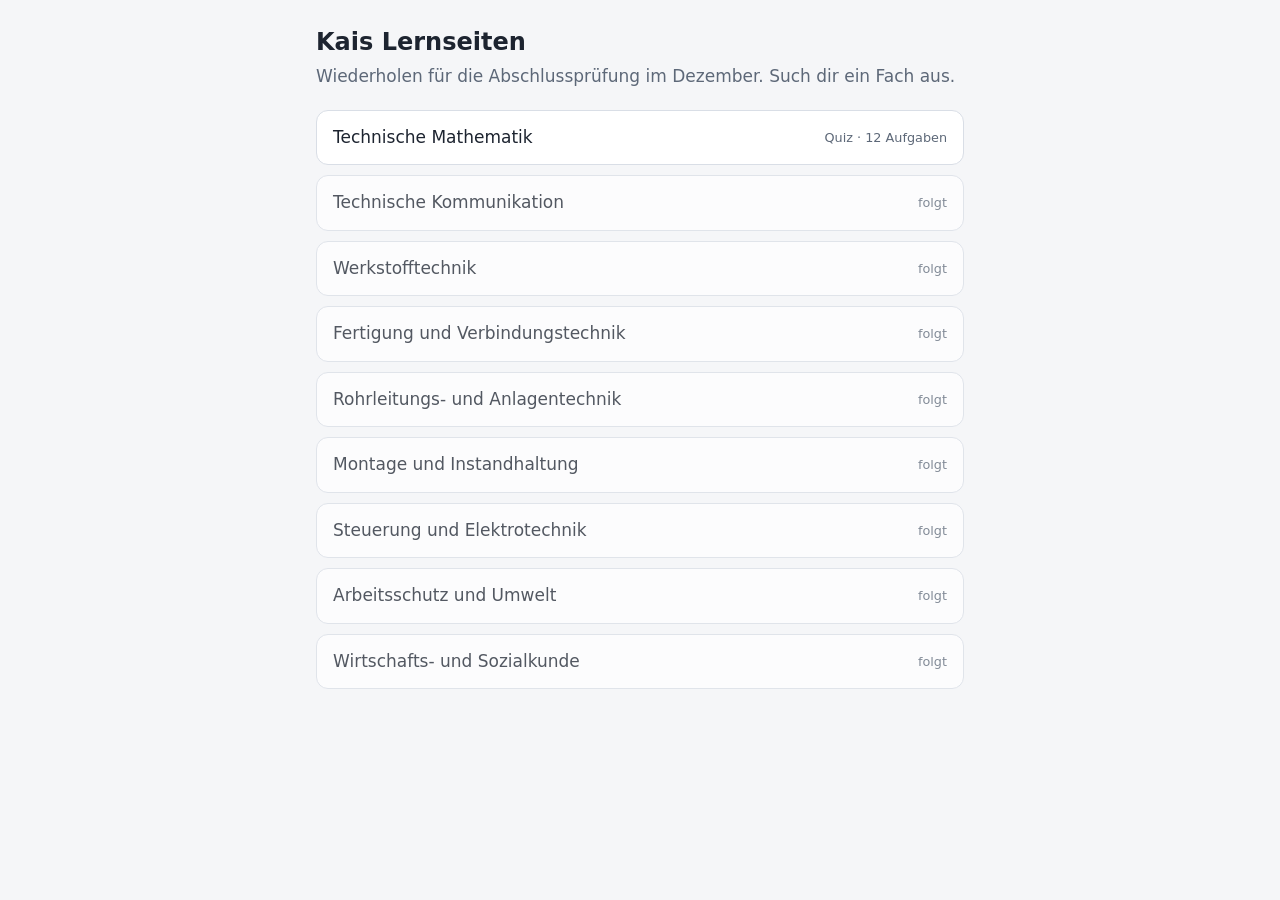
==== index.html @ 31d20fd9 "Add files via upload" ====
<!doctype html>
<html lang="de">
<head>
<meta charset="utf-8">
<meta name="viewport" content="width=device-width, initial-scale=1">
<title>Kais Lernseiten</title>
<style>
  :root{--bg:#f5f6f8;--card:#fff;--text:#1d2430;--muted:#5d6878;--line:#d9dee6;--accent:#1f6feb}
  @media (prefers-color-scheme: dark){:root{--bg:#12161c;--card:#1b212a;--text:#e8ecf2;--muted:#9aa5b5;--line:#2e3744;--accent:#5aa2ff}}
  *{box-sizing:border-box}
  body{margin:0;background:var(--bg);color:var(--text);font:17px/1.5 system-ui,-apple-system,"Segoe UI",sans-serif}
  main{max-width:680px;margin:0 auto;padding:24px 16px 60px}
  h1{font-size:1.5rem;margin:0 0 4px}
  p.sub{color:var(--muted);margin:0 0 20px}
  a.item,div.item{display:flex;justify-content:space-between;align-items:center;gap:10px;background:var(--card);border:1px solid var(--line);border-radius:12px;padding:14px 16px;margin:10px 0;color:var(--text);text-decoration:none}
  a.item:hover{border-color:var(--accent)}
  .soon{color:var(--muted);opacity:.75}
  .badge{font-size:.8rem;color:var(--muted);white-space:nowrap}
</style>
</head>
<body>
<main>
  <h1>Kais Lernseiten</h1>
  <p class="sub">Wiederholen für die Abschlussprüfung im Dezember. Such dir ein Fach aus.</p>

  <a class="item" href="technische-mathematik/quiz.html"><span>Technische Mathematik</span><span class="badge">Quiz · 12 Aufgaben</span></a>
  <div class="item soon"><span>Technische Kommunikation</span><span class="badge">folgt</span></div>
  <div class="item soon"><span>Werkstofftechnik</span><span class="badge">folgt</span></div>
  <div class="item soon"><span>Fertigung und Verbindungstechnik</span><span class="badge">folgt</span></div>
  <div class="item soon"><span>Rohrleitungs- und Anlagentechnik</span><span class="badge">folgt</span></div>
  <div class="item soon"><span>Montage und Instandhaltung</span><span class="badge">folgt</span></div>
  <div class="item soon"><span>Steuerung und Elektrotechnik</span><span class="badge">folgt</span></div>
  <div class="item soon"><span>Arbeitsschutz und Umwelt</span><span class="badge">folgt</span></div>
  <div class="item soon"><span>Wirtschafts- und Sozialkunde</span><span class="badge">folgt</span></div>
</main>
</body>
</html>
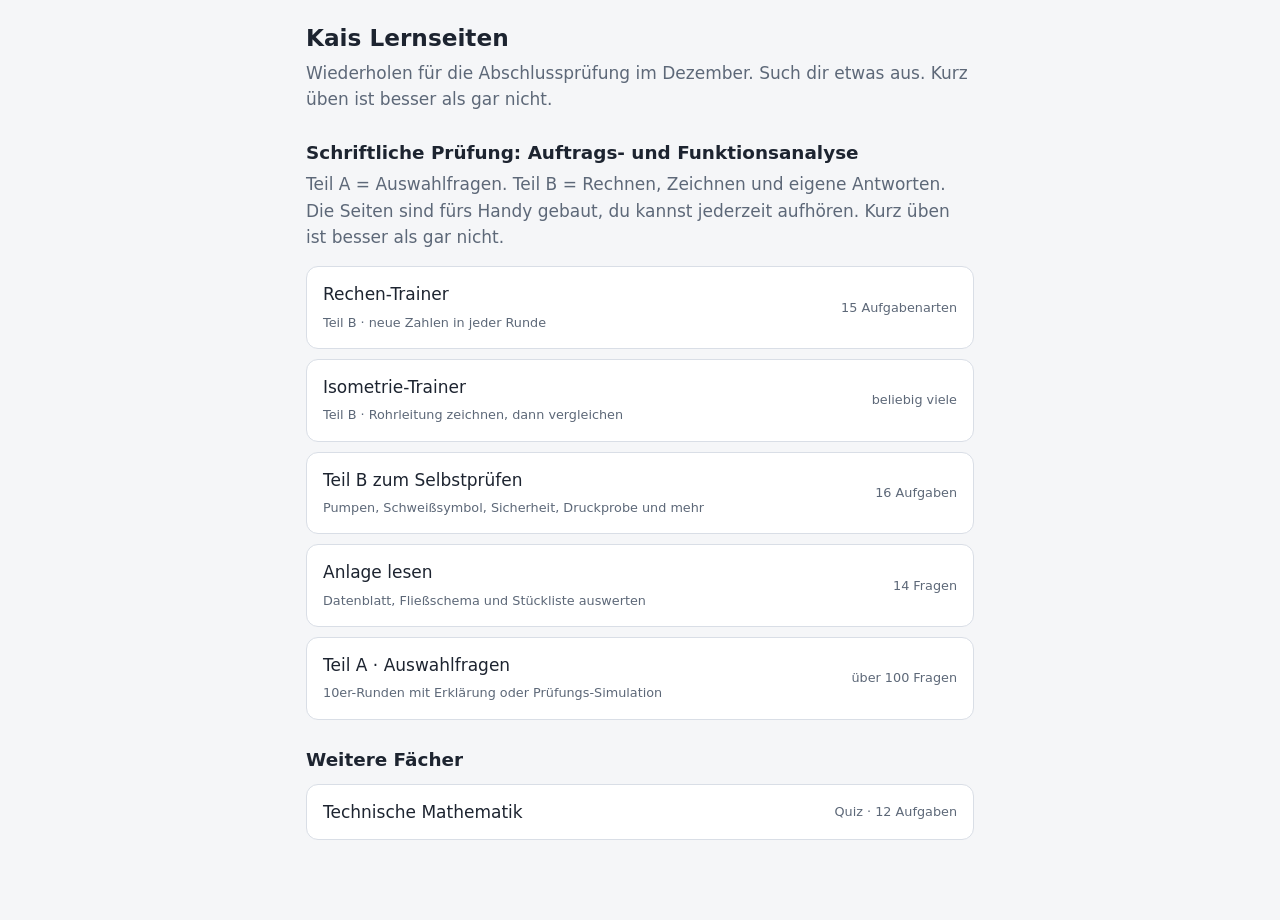
==== commit faab2da0: "Add files via upload" ====
--- a/index.html
+++ b/index.html
@@ -4,34 +4,30 @@
 <meta charset="utf-8">
 <meta name="viewport" content="width=device-width, initial-scale=1">
 <title>Kais Lernseiten</title>
+<link rel="stylesheet" href="assets/style.css">
 <style>
-  :root{--bg:#f5f6f8;--card:#fff;--text:#1d2430;--muted:#5d6878;--line:#d9dee6;--accent:#1f6feb}
-  @media (prefers-color-scheme: dark){:root{--bg:#12161c;--card:#1b212a;--text:#e8ecf2;--muted:#9aa5b5;--line:#2e3744;--accent:#5aa2ff}}
-  *{box-sizing:border-box}
-  body{margin:0;background:var(--bg);color:var(--text);font:17px/1.5 system-ui,-apple-system,"Segoe UI",sans-serif}
-  main{max-width:680px;margin:0 auto;padding:24px 16px 60px}
-  h1{font-size:1.5rem;margin:0 0 4px}
-  p.sub{color:var(--muted);margin:0 0 20px}
   a.item,div.item{display:flex;justify-content:space-between;align-items:center;gap:10px;background:var(--card);border:1px solid var(--line);border-radius:12px;padding:14px 16px;margin:10px 0;color:var(--text);text-decoration:none}
   a.item:hover{border-color:var(--accent)}
   .soon{color:var(--muted);opacity:.75}
-  .badge{font-size:.8rem;color:var(--muted);white-space:nowrap}
+  .badge{font-size:.8rem;color:var(--muted);text-align:right}
+  h2.sec{margin:26px 0 4px}
 </style>
 </head>
 <body>
 <main>
   <h1>Kais Lernseiten</h1>
-  <p class="sub">Wiederholen für die Abschlussprüfung im Dezember. Such dir ein Fach aus.</p>
+  <p class="sub">Wiederholen für die Abschlussprüfung im Dezember. Such dir etwas aus. Kurz üben ist besser als gar nicht.</p>
 
+  <h2 class="sec">Schriftliche Prüfung: Auftrags- und Funktionsanalyse</h2>
+  <p class="sub">Teil A = Auswahlfragen. Teil B = Rechnen, Zeichnen und eigene Antworten. Die Seiten sind fürs Handy gebaut, du kannst jederzeit aufhören. Kurz üben ist besser als gar nicht.</p>
+  <a class="item" href="afa/rechnen.html"><span>Rechen-Trainer<br><small class="badge">Teil B · neue Zahlen in jeder Runde</small></span><span class="badge">15 Aufgabenarten</span></a>
+  <a class="item" href="afa/isometrie.html"><span>Isometrie-Trainer<br><small class="badge">Teil B · Rohrleitung zeichnen, dann vergleichen</small></span><span class="badge">beliebig viele</span></a>
+  <a class="item" href="afa/teil-b.html"><span>Teil B zum Selbstprüfen<br><small class="badge">Pumpen, Schweißsymbol, Sicherheit, Druckprobe und mehr</small></span><span class="badge">16 Aufgaben</span></a>
+  <a class="item" href="afa/anlage-lesen.html"><span>Anlage lesen<br><small class="badge">Datenblatt, Fließschema und Stückliste auswerten</small></span><span class="badge">14 Fragen</span></a>
+  <a class="item" href="afa/teil-a.html"><span>Teil A · Auswahlfragen<br><small class="badge">10er-Runden mit Erklärung oder Prüfungs-Simulation</small></span><span class="badge">über 100 Fragen</span></a>
+
+  <h2 class="sec">Weitere Fächer</h2>
   <a class="item" href="technische-mathematik/quiz.html"><span>Technische Mathematik</span><span class="badge">Quiz · 12 Aufgaben</span></a>
-  <div class="item soon"><span>Technische Kommunikation</span><span class="badge">folgt</span></div>
-  <div class="item soon"><span>Werkstofftechnik</span><span class="badge">folgt</span></div>
-  <div class="item soon"><span>Fertigung und Verbindungstechnik</span><span class="badge">folgt</span></div>
-  <div class="item soon"><span>Rohrleitungs- und Anlagentechnik</span><span class="badge">folgt</span></div>
-  <div class="item soon"><span>Montage und Instandhaltung</span><span class="badge">folgt</span></div>
-  <div class="item soon"><span>Steuerung und Elektrotechnik</span><span class="badge">folgt</span></div>
-  <div class="item soon"><span>Arbeitsschutz und Umwelt</span><span class="badge">folgt</span></div>
-  <div class="item soon"><span>Wirtschafts- und Sozialkunde</span><span class="badge">folgt</span></div>
 </main>
 </body>
 </html>
--- a/assets/style.css
+++ b/assets/style.css
@@ -0,0 +1,69 @@
+:root{
+  --bg:#f5f6f8; --card:#fff; --text:#1d2430; --muted:#5d6878; --line:#d9dee6;
+  --accent:#1f6feb; --accent-soft:#e6f0ff; --ok:#1a7f37; --ok-bg:#e3f6e8; --bad:#c62828; --bad-bg:#fdeaea; --warn-bg:#fff6dd; --warn:#8a6100;
+}
+@media (prefers-color-scheme: dark){
+  :root{
+    --bg:#12161c; --card:#1b212a; --text:#e8ecf2; --muted:#9aa5b5; --line:#2e3744;
+    --accent:#5aa2ff; --accent-soft:#1d2d46; --ok:#4cc26a; --ok-bg:#16301f; --bad:#ff7b72; --bad-bg:#3a1c1c; --warn-bg:#3a3118; --warn:#e9c46a;
+  }
+}
+*{box-sizing:border-box}
+body{margin:0;background:var(--bg);color:var(--text);font:17px/1.55 system-ui,-apple-system,"Segoe UI",sans-serif}
+main{max-width:700px;margin:0 auto;padding:20px 16px 70px}
+h1{font-size:1.45rem;margin:0 0 4px}
+h2{font-size:1.15rem;margin:0 0 8px}
+.sub{color:var(--muted);margin:0 0 16px}
+a{color:var(--accent)}
+.bar{height:8px;background:var(--line);border-radius:99px;overflow:hidden;margin:10px 0 4px}
+.bar i{display:block;height:100%;background:var(--accent);width:0;transition:width .25s}
+.meta{display:flex;justify-content:space-between;gap:10px;color:var(--muted);font-size:.9rem}
+.card{background:var(--card);border:1px solid var(--line);border-radius:14px;padding:18px;margin-top:16px}
+.tag{display:inline-block;font-size:.8rem;background:var(--accent-soft);color:var(--accent);padding:2px 10px;border-radius:99px;margin-bottom:10px}
+.q{font-size:1.08rem;font-weight:600;margin:0 0 14px}
+.given{background:var(--accent-soft);border-radius:10px;padding:10px 14px;margin:0 0 14px;font-size:.98rem}
+.given b{display:block;margin-bottom:2px}
+.given ul{margin:4px 0 0;padding-left:20px}
+.opt{display:block;width:100%;text-align:left;background:var(--card);color:var(--text);border:1.5px solid var(--line);border-radius:10px;padding:12px 14px;margin:8px 0;font:inherit;cursor:pointer}
+.opt:hover{border-color:var(--accent)}
+.opt.sel{border-color:var(--accent);background:var(--accent-soft)}
+.opt.ok{border-color:var(--ok);background:var(--ok-bg)}
+.opt.bad{border-color:var(--bad);background:var(--bad-bg)}
+.opt:disabled{cursor:default;color:var(--text)}
+.num{display:flex;gap:10px;align-items:center}
+.num input{flex:1;font:inherit;padding:12px 14px;border:1.5px solid var(--line);border-radius:10px;background:var(--card);color:var(--text);min-width:0}
+.num input:focus{outline:none;border-color:var(--accent)}
+.num span{color:var(--muted);white-space:nowrap}
+.btn{font:inherit;font-weight:600;border:0;border-radius:10px;padding:12px 18px;background:var(--accent);color:#fff;cursor:pointer;margin:14px 8px 0 0}
+.btn.ghost{background:transparent;color:var(--accent);border:1.5px solid var(--accent)}
+.btn:disabled{opacity:.45;cursor:default}
+.fb{margin-top:14px;padding:12px 14px;border-radius:10px;font-size:.98rem}
+.fb.ok{background:var(--ok-bg);border:1px solid var(--ok)}
+.fb.bad{background:var(--bad-bg);border:1px solid var(--bad)}
+.fb b{display:block;margin-bottom:4px}
+.fb code,.card code{background:rgba(127,127,127,.18);padding:1px 6px;border-radius:5px}
+.fb ol{margin:6px 0 0;padding-left:22px}
+.hint{color:var(--muted);font-size:.9rem;margin-top:10px}
+.chips{display:flex;flex-wrap:wrap;gap:8px;margin:8px 0 4px}
+.chip{font:inherit;font-size:.92rem;border:1.5px solid var(--line);background:var(--card);color:var(--text);border-radius:99px;padding:6px 14px;cursor:pointer}
+.chip.on{border-color:var(--accent);background:var(--accent-soft);color:var(--accent);font-weight:600}
+.score{font-size:2.4rem;font-weight:700;margin:6px 0}
+ul.weak{padding-left:20px}
+details{border:1px solid var(--line);border-radius:10px;padding:8px 12px;margin:8px 0;background:var(--card)}
+summary{cursor:pointer;font-weight:600}
+.warn{background:var(--warn-bg);border:1px solid var(--warn);border-radius:10px;padding:10px 14px;margin:12px 0;font-size:.95rem}
+.timer{font-variant-numeric:tabular-nums}
+svg.iso{width:100%;height:auto;background:var(--card);border:1px solid var(--line);border-radius:12px}
+svg.iso .ln{stroke:var(--text);fill:none;stroke-width:2.6;stroke-linecap:round;stroke-linejoin:round}
+svg.iso .ax{stroke:var(--muted);fill:none;stroke-width:1.5}
+svg.iso .fl{stroke:var(--text);stroke-width:2.6;stroke-linecap:round}
+svg.iso .dot{fill:var(--text)}
+svg.iso text{fill:var(--muted);font:600 13px system-ui,sans-serif}
+.legend{display:grid;grid-template-columns:1fr 1fr;gap:10px}
+@media (max-width:520px){.legend{grid-template-columns:1fr}}
+.legend>div{border:1px solid var(--line);border-radius:10px;padding:8px;background:var(--card);font-size:.92rem}
+svg.iso{max-height:70vh}
+.legend svg.iso{max-width:150px;display:block;margin:0 auto 6px}
+.chip{min-height:44px}
+.btn{min-height:44px}
+select{min-height:44px}
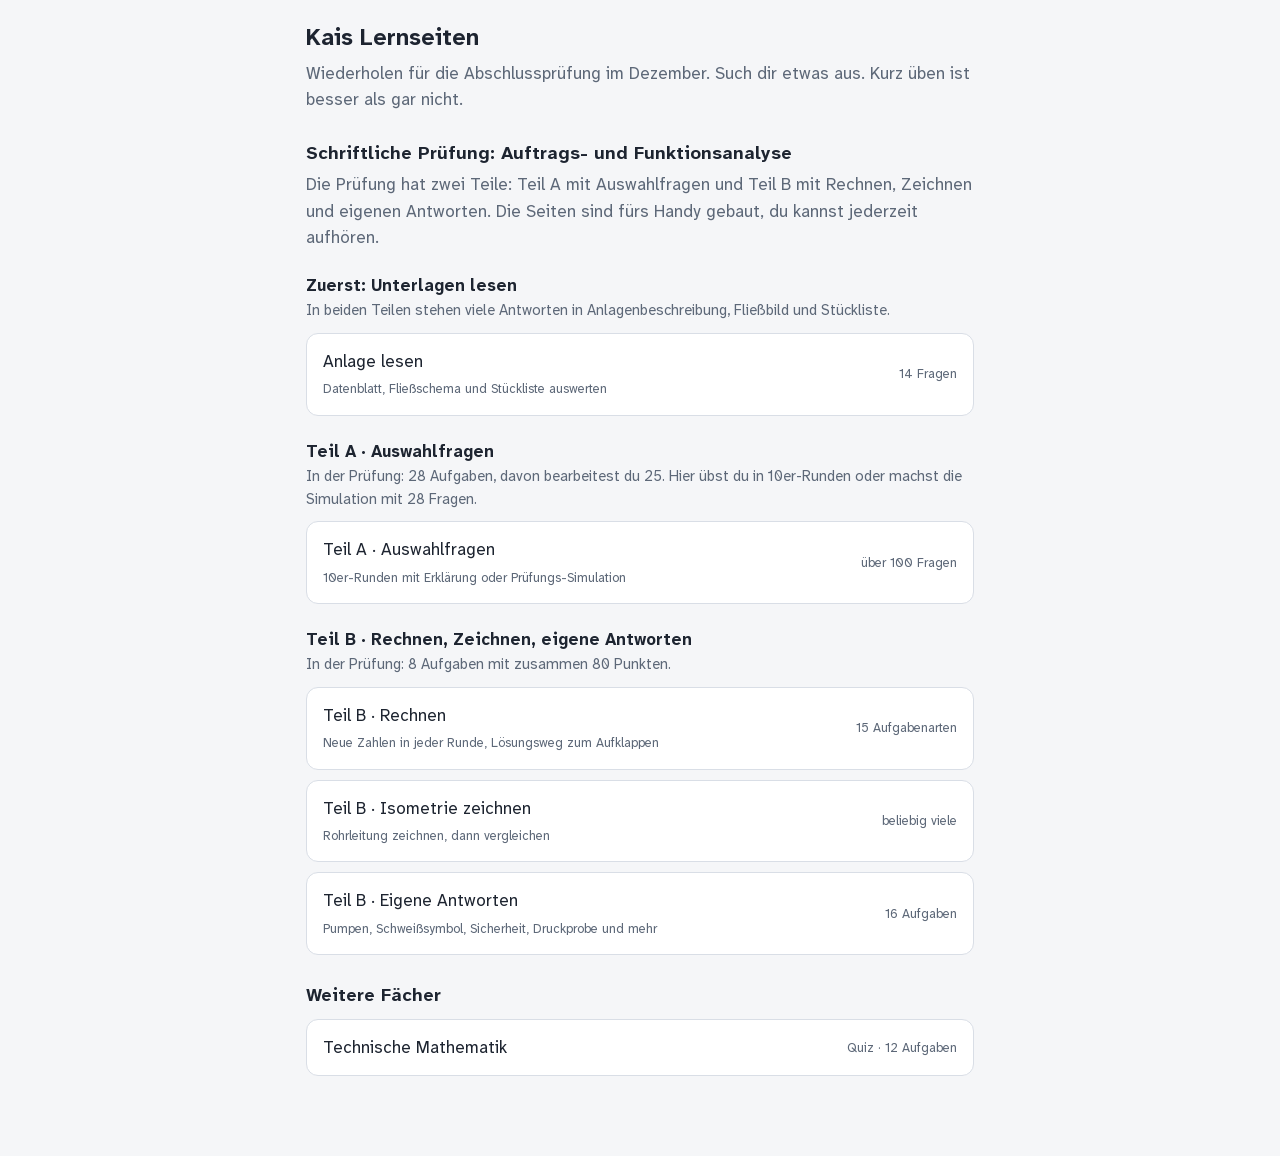
==== commit cb0fd66e: "Add files via upload" ====
--- a/index.html
+++ b/index.html
@@ -11,6 +11,8 @@
   .soon{color:var(--muted);opacity:.75}
   .badge{font-size:.8rem;color:var(--muted);text-align:right}
   h2.sec{margin:26px 0 4px}
+  h3.grp{margin:22px 0 2px;font-size:1.05rem}
+  .grpsub{margin:0 0 4px;font-size:.92rem}
 </style>
 </head>
 <body>
@@ -19,12 +21,21 @@
   <p class="sub">Wiederholen für die Abschlussprüfung im Dezember. Such dir etwas aus. Kurz üben ist besser als gar nicht.</p>
 
   <h2 class="sec">Schriftliche Prüfung: Auftrags- und Funktionsanalyse</h2>
-  <p class="sub">Teil A = Auswahlfragen. Teil B = Rechnen, Zeichnen und eigene Antworten. Die Seiten sind fürs Handy gebaut, du kannst jederzeit aufhören. Kurz üben ist besser als gar nicht.</p>
-  <a class="item" href="afa/rechnen.html"><span>Rechen-Trainer<br><small class="badge">Teil B · neue Zahlen in jeder Runde</small></span><span class="badge">15 Aufgabenarten</span></a>
-  <a class="item" href="afa/isometrie.html"><span>Isometrie-Trainer<br><small class="badge">Teil B · Rohrleitung zeichnen, dann vergleichen</small></span><span class="badge">beliebig viele</span></a>
-  <a class="item" href="afa/teil-b.html"><span>Teil B zum Selbstprüfen<br><small class="badge">Pumpen, Schweißsymbol, Sicherheit, Druckprobe und mehr</small></span><span class="badge">16 Aufgaben</span></a>
+  <p class="sub">Die Prüfung hat zwei Teile: Teil A mit Auswahlfragen und Teil B mit Rechnen, Zeichnen und eigenen Antworten. Die Seiten sind fürs Handy gebaut, du kannst jederzeit aufhören.</p>
+
+  <h3 class="grp">Zuerst: Unterlagen lesen</h3>
+  <p class="sub grpsub">In beiden Teilen stehen viele Antworten in Anlagenbeschreibung, Fließbild und Stückliste.</p>
   <a class="item" href="afa/anlage-lesen.html"><span>Anlage lesen<br><small class="badge">Datenblatt, Fließschema und Stückliste auswerten</small></span><span class="badge">14 Fragen</span></a>
+
+  <h3 class="grp">Teil A · Auswahlfragen</h3>
+  <p class="sub grpsub">In der Prüfung: 28 Aufgaben, davon bearbeitest du 25. Hier übst du in 10er-Runden oder machst die Simulation mit 28 Fragen.</p>
   <a class="item" href="afa/teil-a.html"><span>Teil A · Auswahlfragen<br><small class="badge">10er-Runden mit Erklärung oder Prüfungs-Simulation</small></span><span class="badge">über 100 Fragen</span></a>
+
+  <h3 class="grp">Teil B · Rechnen, Zeichnen, eigene Antworten</h3>
+  <p class="sub grpsub">In der Prüfung: 8 Aufgaben mit zusammen 80 Punkten.</p>
+  <a class="item" href="afa/rechnen.html"><span>Teil B · Rechnen<br><small class="badge">Neue Zahlen in jeder Runde, Lösungsweg zum Aufklappen</small></span><span class="badge">15 Aufgabenarten</span></a>
+  <a class="item" href="afa/isometrie.html"><span>Teil B · Isometrie zeichnen<br><small class="badge">Rohrleitung zeichnen, dann vergleichen</small></span><span class="badge">beliebig viele</span></a>
+  <a class="item" href="afa/teil-b.html"><span>Teil B · Eigene Antworten<br><small class="badge">Pumpen, Schweißsymbol, Sicherheit, Druckprobe und mehr</small></span><span class="badge">16 Aufgaben</span></a>
 
   <h2 class="sec">Weitere Fächer</h2>
   <a class="item" href="technische-mathematik/quiz.html"><span>Technische Mathematik</span><span class="badge">Quiz · 12 Aufgaben</span></a>
--- a/assets/style.css
+++ b/assets/style.css
@@ -1,3 +1,5 @@
+@font-face{font-family:"Atkinson Hyperlegible Next";font-style:normal;font-weight:400 700;font-display:swap;src:url("fonts/atkinson-next-normal-400.woff2") format("woff2")}
+@font-face{font-family:"Atkinson Hyperlegible Next";font-style:italic;font-weight:400;font-display:swap;src:url("fonts/atkinson-next-italic-400.woff2") format("woff2")}
 :root{
   --bg:#f5f6f8; --card:#fff; --text:#1d2430; --muted:#5d6878; --line:#d9dee6;
   --accent:#1f6feb; --accent-soft:#e6f0ff; --ok:#1a7f37; --ok-bg:#e3f6e8; --bad:#c62828; --bad-bg:#fdeaea; --warn-bg:#fff6dd; --warn:#8a6100;
@@ -9,7 +11,7 @@
   }
 }
 *{box-sizing:border-box}
-body{margin:0;background:var(--bg);color:var(--text);font:17px/1.55 system-ui,-apple-system,"Segoe UI",sans-serif}
+body{margin:0;background:var(--bg);color:var(--text);font:17px/1.55 "Atkinson Hyperlegible Next",system-ui,-apple-system,"Segoe UI",sans-serif}
 main{max-width:700px;margin:0 auto;padding:20px 16px 70px}
 h1{font-size:1.45rem;margin:0 0 4px}
 h2{font-size:1.15rem;margin:0 0 8px}
@@ -58,7 +60,7 @@
 svg.iso .ax{stroke:var(--muted);fill:none;stroke-width:1.5}
 svg.iso .fl{stroke:var(--text);stroke-width:2.6;stroke-linecap:round}
 svg.iso .dot{fill:var(--text)}
-svg.iso text{fill:var(--muted);font:600 13px system-ui,sans-serif}
+svg.iso text{fill:var(--muted);font:600 13px "Atkinson Hyperlegible Next",system-ui,sans-serif}
 .legend{display:grid;grid-template-columns:1fr 1fr;gap:10px}
 @media (max-width:520px){.legend{grid-template-columns:1fr}}
 .legend>div{border:1px solid var(--line);border-radius:10px;padding:8px;background:var(--card);font-size:.92rem}
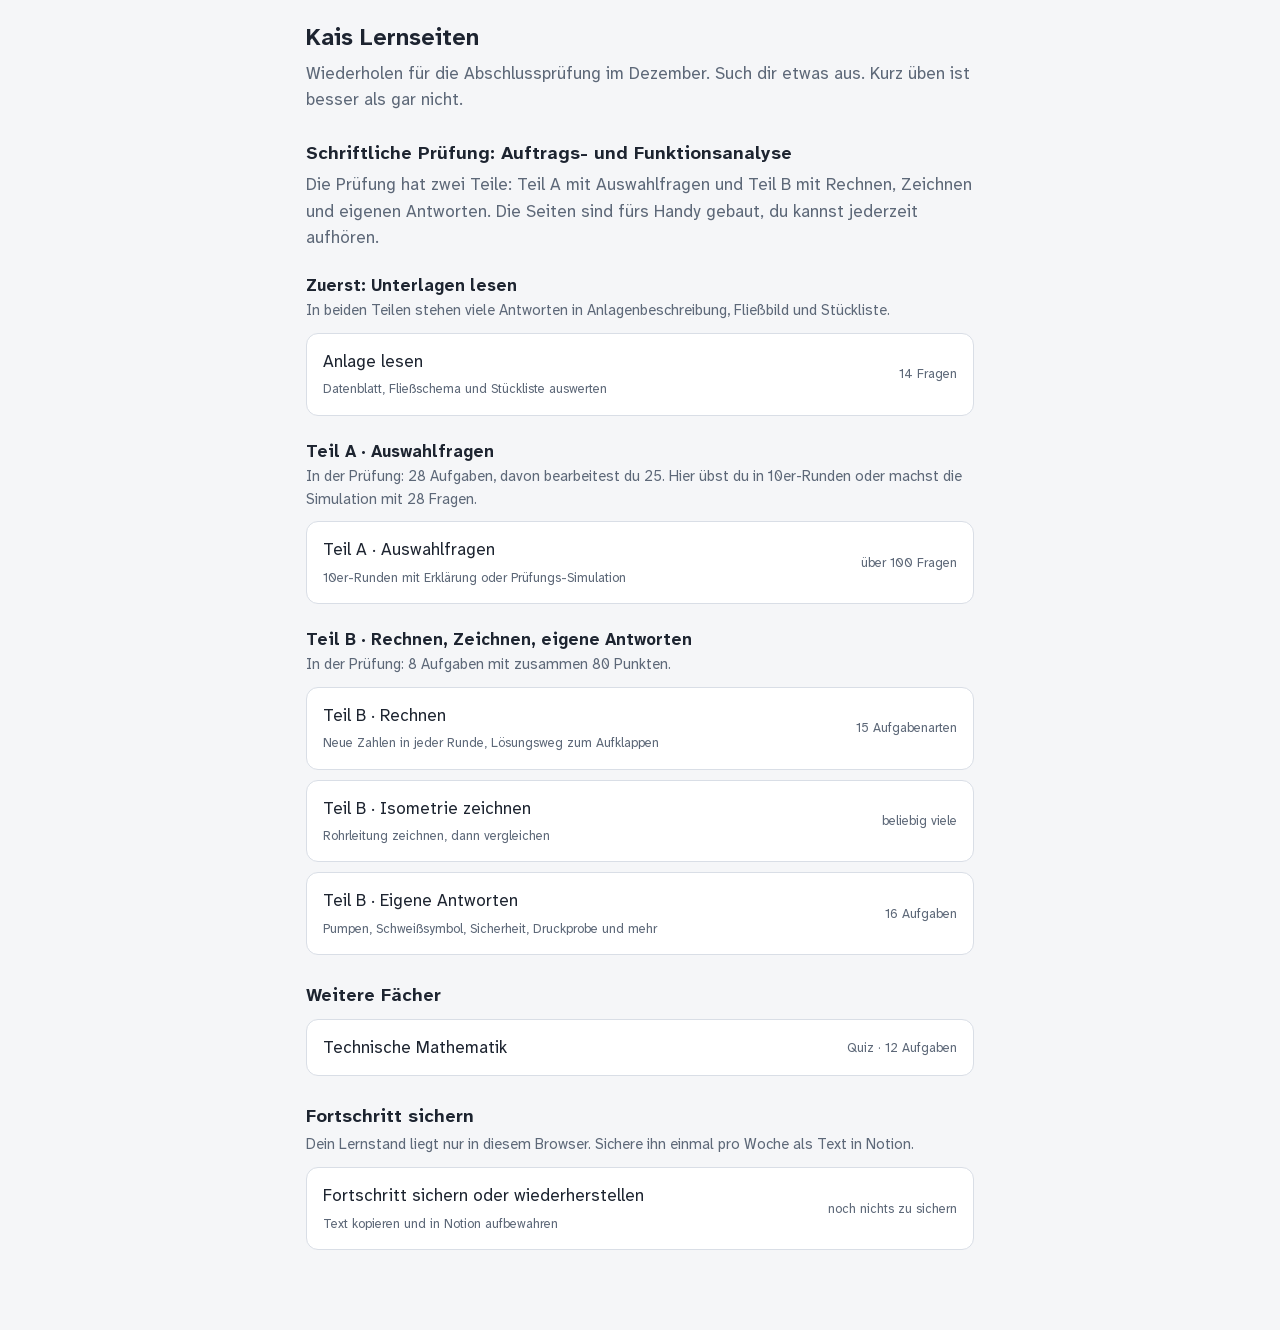
==== commit cf5cc263: "Add files via upload" ====
--- a/index.html
+++ b/index.html
@@ -39,6 +39,22 @@
 
   <h2 class="sec">Weitere Fächer</h2>
   <a class="item" href="technische-mathematik/quiz.html"><span>Technische Mathematik</span><span class="badge">Quiz · 12 Aufgaben</span></a>
+
+  <h2 class="sec">Fortschritt sichern</h2>
+  <p class="sub grpsub" id="bk-hint">Dein Lernstand liegt nur in diesem Browser. Sichere ihn einmal pro Woche als Text in Notion.</p>
+  <a class="item" href="sicherung.html"><span>Fortschritt sichern oder wiederherstellen<br><small class="badge">Text kopieren und in Notion aufbewahren</small></span><span class="badge" id="bk-badge"></span></a>
 </main>
+<script src="assets/backup.js"></script>
+<script>
+(function () {
+  try {
+    var st = window.KaiBackup.status(), h = document.getElementById("bk-hint"), b = document.getElementById("bk-badge");
+    if (!st.hasData) { b.textContent = "noch nichts zu sichern"; return; }
+    if (!st.last) { h.textContent = "Du hast noch nie gesichert. Mach das jetzt, dann geht nichts verloren."; b.textContent = "jetzt sichern"; }
+    else if (st.daysSince >= 7) { h.textContent = "Deine letzte Sicherung ist " + st.daysSince + " Tage her. Sichere bitte wieder."; b.textContent = "fällig"; }
+    else b.textContent = "zuletzt " + window.KaiBackup.fmtDate(st.last);
+  } catch (e) {}
+})();
+</script>
 </body>
 </html>
--- a/assets/style.css
+++ b/assets/style.css
@@ -69,3 +69,8 @@
 .chip{min-height:44px}
 .btn{min-height:44px}
 select{min-height:44px}
+.nav{display:flex;flex-wrap:wrap;gap:8px;margin-top:6px}
+.nav .btn{margin:8px 0 0}
+.qgrid{display:flex;flex-wrap:wrap;gap:6px;margin:10px 0 4px}
+.qgrid .chip{min-width:44px;padding:6px 10px;text-align:center}
+.chip.cur{box-shadow:0 0 0 2px var(--accent)}
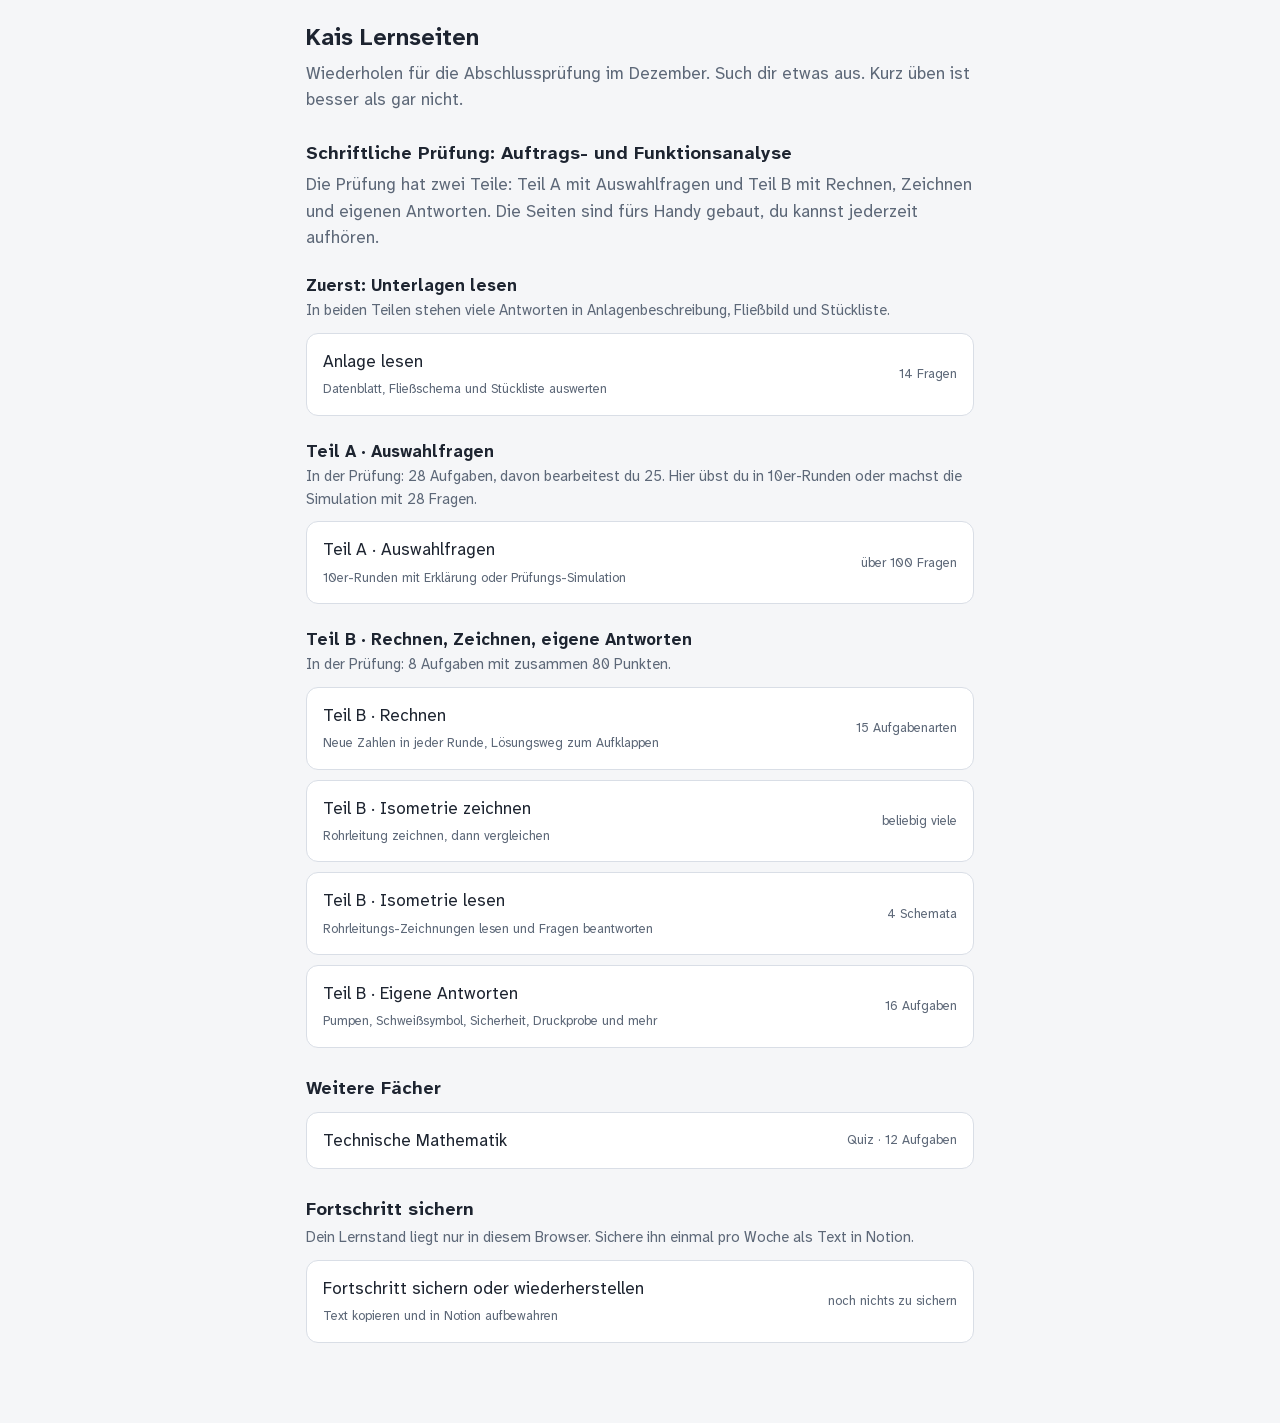
==== commit 2a19e905: "Add files via upload" ====
--- a/index.html
+++ b/index.html
@@ -35,6 +35,7 @@
   <p class="sub grpsub">In der Prüfung: 8 Aufgaben mit zusammen 80 Punkten.</p>
   <a class="item" href="afa/rechnen.html"><span>Teil B · Rechnen<br><small class="badge">Neue Zahlen in jeder Runde, Lösungsweg zum Aufklappen</small></span><span class="badge">15 Aufgabenarten</span></a>
   <a class="item" href="afa/isometrie.html"><span>Teil B · Isometrie zeichnen<br><small class="badge">Rohrleitung zeichnen, dann vergleichen</small></span><span class="badge">beliebig viele</span></a>
+  <a class="item" href="afa/isometrie-lesen.html"><span>Teil B · Isometrie lesen<br><small class="badge">Rohrleitungs-Zeichnungen lesen und Fragen beantworten</small></span><span class="badge">4 Schemata</span></a>
   <a class="item" href="afa/teil-b.html"><span>Teil B · Eigene Antworten<br><small class="badge">Pumpen, Schweißsymbol, Sicherheit, Druckprobe und mehr</small></span><span class="badge">16 Aufgaben</span></a>
 
   <h2 class="sec">Weitere Fächer</h2>
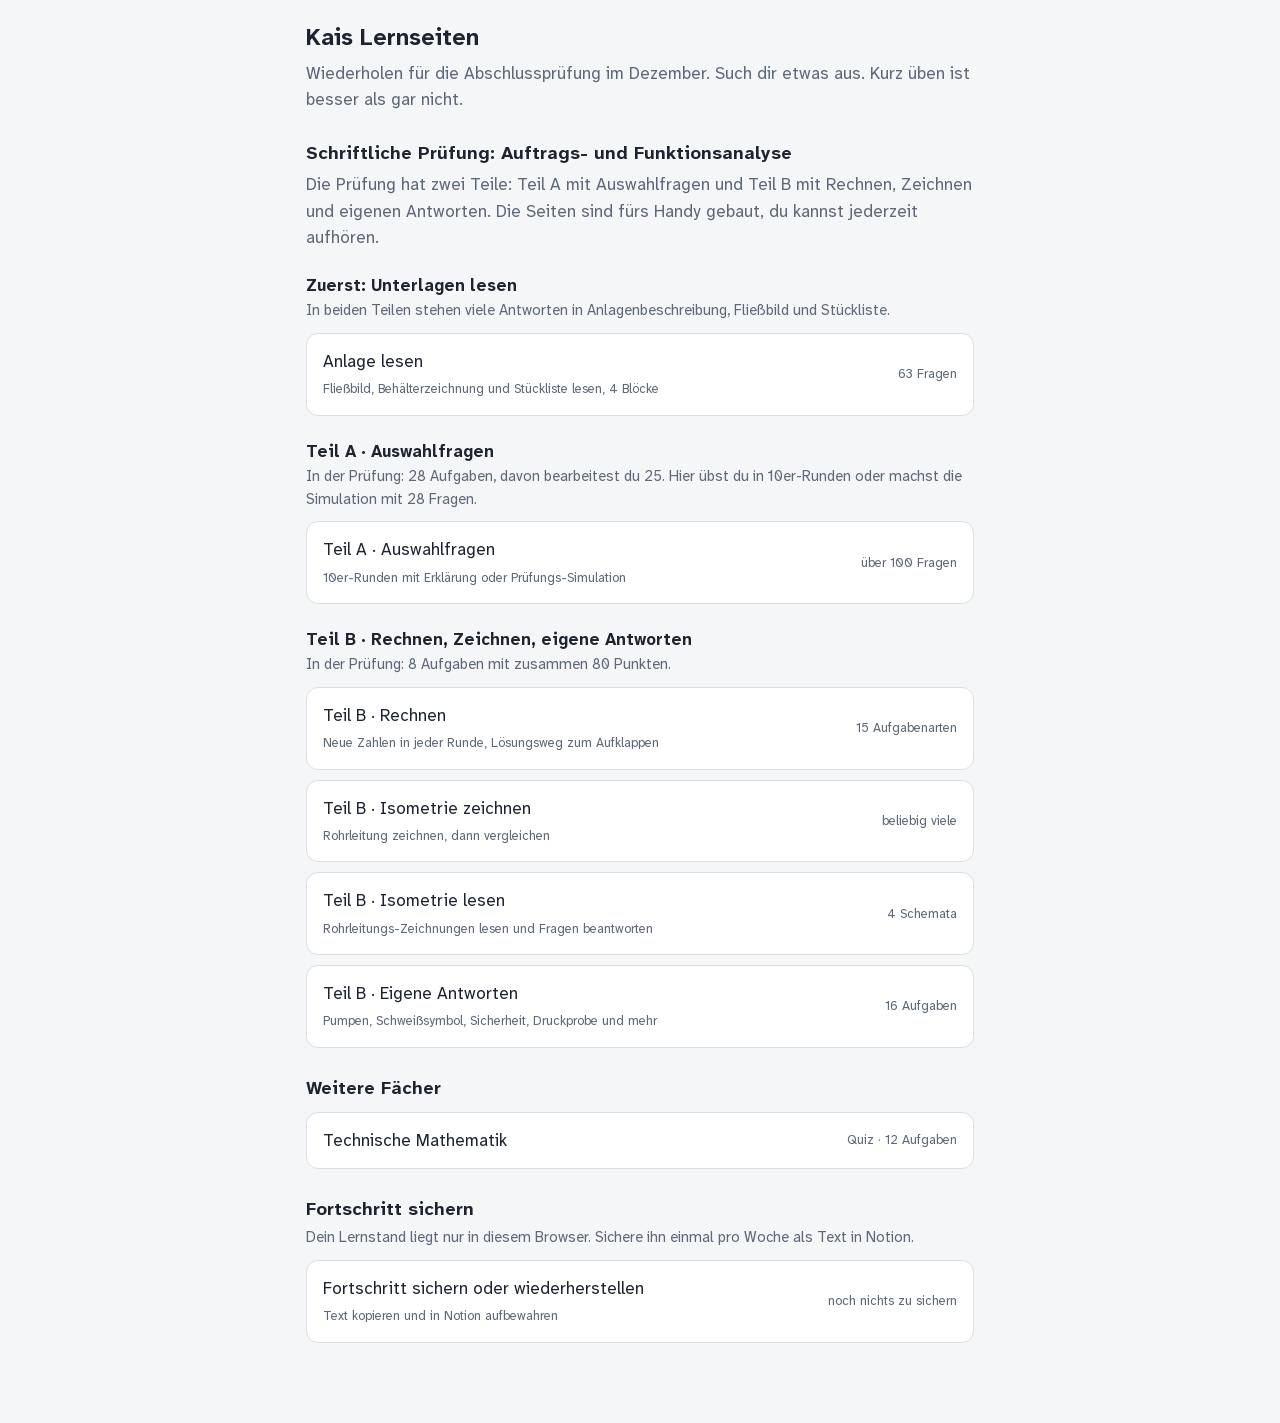
==== commit ac91275c: "Add files via upload" ====
--- a/index.html
+++ b/index.html
@@ -25,7 +25,7 @@
 
   <h3 class="grp">Zuerst: Unterlagen lesen</h3>
   <p class="sub grpsub">In beiden Teilen stehen viele Antworten in Anlagenbeschreibung, Fließbild und Stückliste.</p>
-  <a class="item" href="afa/anlage-lesen.html"><span>Anlage lesen<br><small class="badge">Datenblatt, Fließschema und Stückliste auswerten</small></span><span class="badge">14 Fragen</span></a>
+  <a class="item" href="afa/anlage-lesen.html"><span>Anlage lesen<br><small class="badge">Fließbild, Behälterzeichnung und Stückliste lesen, 4 Blöcke</small></span><span class="badge">63 Fragen</span></a>
 
   <h3 class="grp">Teil A · Auswahlfragen</h3>
   <p class="sub grpsub">In der Prüfung: 28 Aufgaben, davon bearbeitest du 25. Hier übst du in 10er-Runden oder machst die Simulation mit 28 Fragen.</p>
--- a/assets/style.css
+++ b/assets/style.css
@@ -74,3 +74,17 @@
 .qgrid{display:flex;flex-wrap:wrap;gap:6px;margin:10px 0 4px}
 .qgrid .chip{min-width:44px;padding:6px 10px;text-align:center}
 .chip.cur{box-shadow:0 0 0 2px var(--accent)}
+/* Isometrie-Schemata */
+svg.iso .halo{stroke:var(--card);stroke-width:13;fill:none;stroke-linecap:butt}
+svg.iso .halo2{fill:var(--card);stroke:none}
+svg.iso .sym{stroke:var(--text);stroke-width:2;fill:none;stroke-linejoin:round}
+svg.iso .symf{fill:var(--text);stroke:var(--text);stroke-width:1}
+svg.iso .dim{stroke:var(--text);stroke-width:1;fill:none}
+svg.iso .dashdot{stroke:var(--muted);stroke-width:1.2;stroke-dasharray:10 3 2 3;fill:none}
+svg.iso .hatch{stroke:var(--muted);stroke-width:1}
+svg.iso .auxp{fill:none;stroke:var(--muted);stroke-width:1.2}
+svg.iso text.t1{fill:var(--text);font:600 12.5px "Atkinson Hyperlegible Next",system-ui,sans-serif}
+svg.iso text.pos{fill:var(--text);font:700 12px "Atkinson Hyperlegible Next",system-ui,sans-serif}
+svg.iso .poscirc{fill:var(--accent-soft);stroke:var(--accent);stroke-width:1.2}
+.isoscroll{overflow-x:auto;-webkit-overflow-scrolling:touch}
+.fab{position:fixed;right:12px;bottom:12px;z-index:30;min-height:44px;border-radius:99px;border:1.5px solid var(--accent);background:var(--card);color:var(--accent);font:inherit;font-weight:700;padding:8px 16px;box-shadow:0 2px 8px rgba(0,0,0,.25);cursor:pointer}
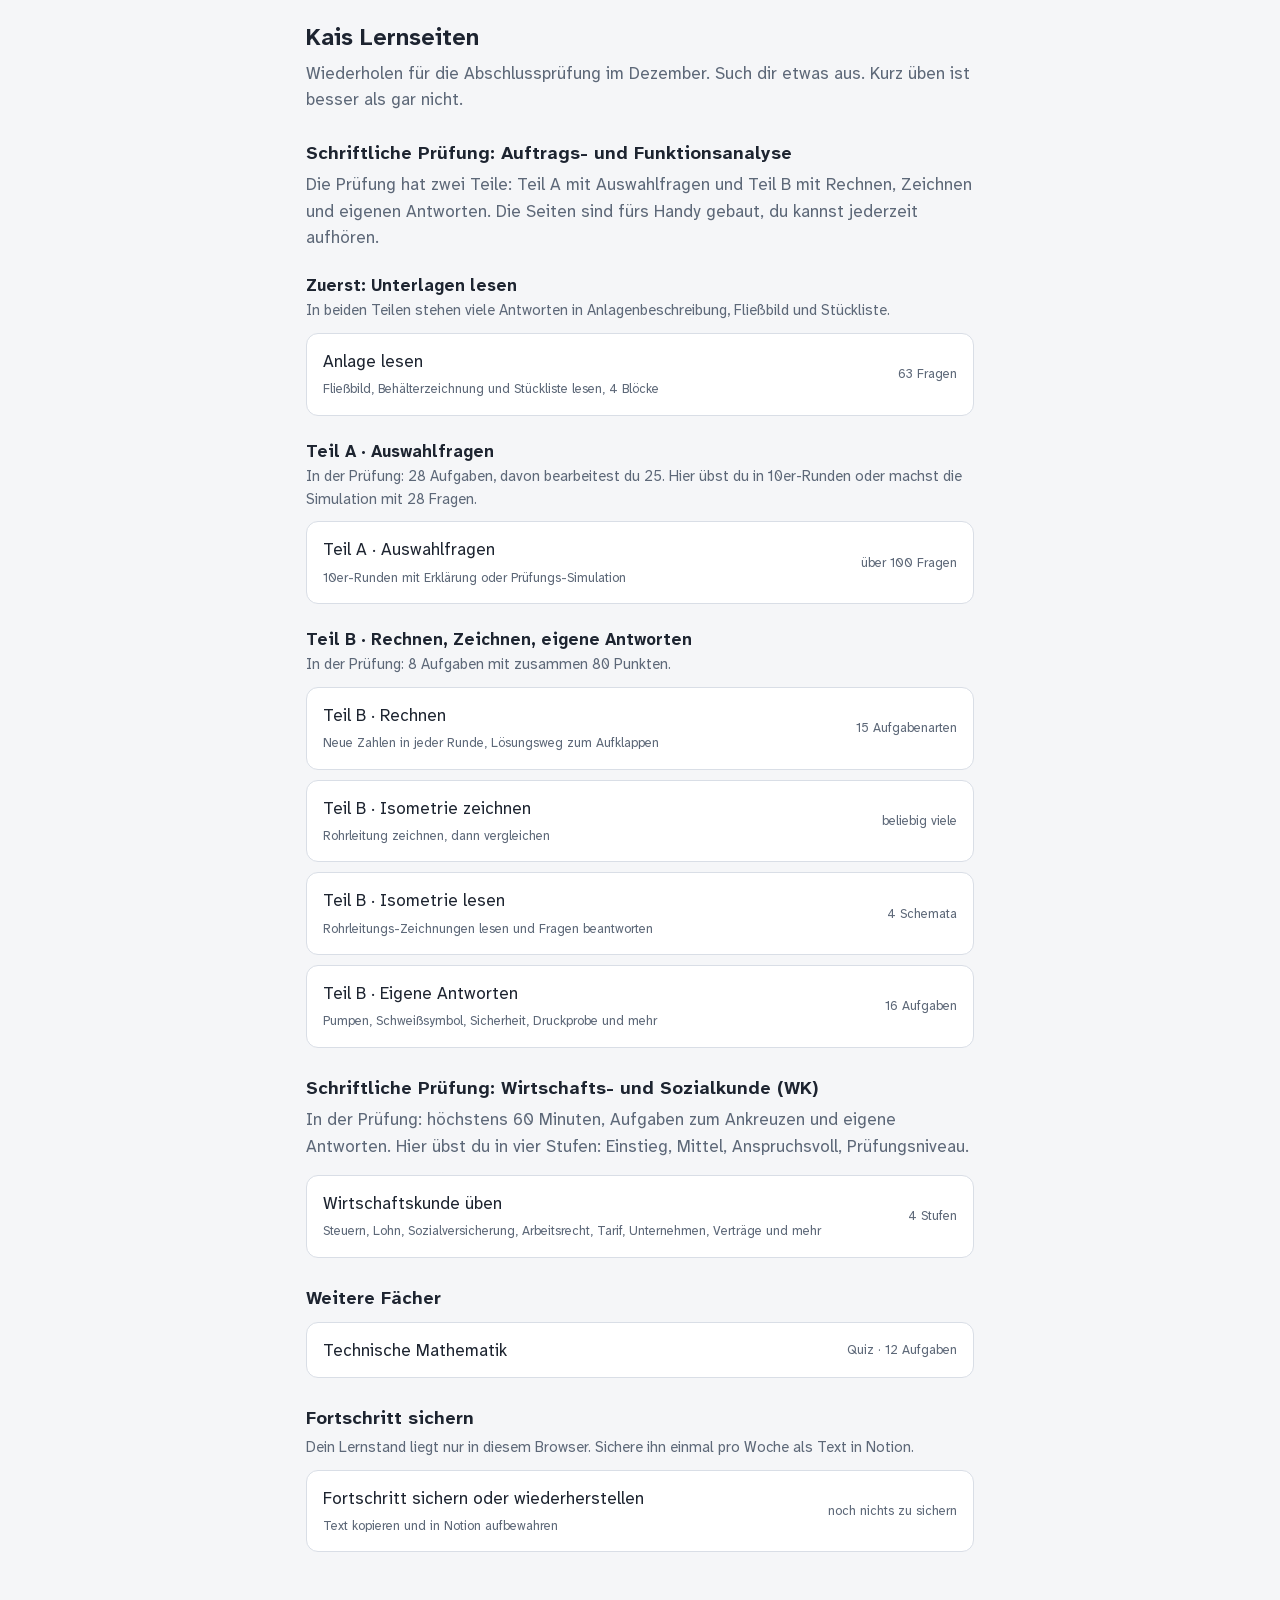
==== commit 0303a13e: "Add files via upload" ====
--- a/index.html
+++ b/index.html
@@ -38,6 +38,10 @@
   <a class="item" href="afa/isometrie-lesen.html"><span>Teil B · Isometrie lesen<br><small class="badge">Rohrleitungs-Zeichnungen lesen und Fragen beantworten</small></span><span class="badge">4 Schemata</span></a>
   <a class="item" href="afa/teil-b.html"><span>Teil B · Eigene Antworten<br><small class="badge">Pumpen, Schweißsymbol, Sicherheit, Druckprobe und mehr</small></span><span class="badge">16 Aufgaben</span></a>
 
+  <h2 class="sec">Schriftliche Prüfung: Wirtschafts- und Sozialkunde (WK)</h2>
+  <p class="sub">In der Prüfung: höchstens 60 Minuten, Aufgaben zum Ankreuzen und eigene Antworten. Hier übst du in vier Stufen: Einstieg, Mittel, Anspruchsvoll, Prüfungsniveau.</p>
+  <a class="item" href="wk/uebung.html"><span>Wirtschaftskunde üben<br><small class="badge">Steuern, Lohn, Sozialversicherung, Arbeitsrecht, Tarif, Unternehmen, Verträge und mehr</small></span><span class="badge">4 Stufen</span></a>
+
   <h2 class="sec">Weitere Fächer</h2>
   <a class="item" href="technische-mathematik/quiz.html"><span>Technische Mathematik</span><span class="badge">Quiz · 12 Aufgaben</span></a>
 
--- a/assets/style.css
+++ b/assets/style.css
@@ -88,3 +88,28 @@
 svg.iso .poscirc{fill:var(--accent-soft);stroke:var(--accent);stroke-width:1.2}
 .isoscroll{overflow-x:auto;-webkit-overflow-scrolling:touch}
 .fab{position:fixed;right:12px;bottom:12px;z-index:30;min-height:44px;border-radius:99px;border:1.5px solid var(--accent);background:var(--card);color:var(--accent);font:inherit;font-weight:700;padding:8px 16px;box-shadow:0 2px 8px rgba(0,0,0,.25);cursor:pointer}
+/* R&I-Fließbilder und Behälterzeichnungen */
+svg.ri,svg.ves{background:var(--card);border:1px solid var(--line);border-radius:10px}
+svg.ri .pp{stroke:var(--text);stroke-width:1.8;fill:none;stroke-linejoin:round}
+svg.ri .pp.thick{stroke-width:2.6}
+svg.ri .sg{stroke:var(--text);stroke-width:1;fill:none;stroke-dasharray:4 3}
+svg.ri .sy{stroke:var(--text);stroke-width:1.6;fill:none;stroke-linejoin:round}
+svg.ri .bgf{fill:var(--card)}
+svg.ri .sf{fill:var(--text);stroke:none}
+svg.ri text.rt{fill:var(--text);font:600 11px "Atkinson Hyperlegible Next",system-ui,sans-serif}
+svg.ri text.rt.b{font-weight:700}
+svg.ri text.rt.s{font-size:10.5px;font-weight:500}
+svg.ves .vs{stroke:var(--text);stroke-width:1.8;fill:none;stroke-linejoin:round}
+svg.ves .bgf{fill:var(--card)}
+svg.ves .vd{stroke:var(--text);stroke-width:1.2;stroke-dasharray:5 3;fill:none}
+svg.ves .vc{stroke:var(--muted);stroke-width:1;stroke-dasharray:12 3 2 3;fill:none}
+svg.ves .vm{stroke:var(--text);stroke-width:1;fill:none}
+svg.ves .vf,svg.ves .sf{fill:var(--text);stroke:none}
+svg.ves .vb{fill:var(--card);stroke:var(--text);stroke-width:1.2}
+svg.ves text.vt{fill:var(--text);font:600 11px "Atkinson Hyperlegible Next",system-ui,sans-serif}
+svg.ves text.vt.b{font-weight:700}
+svg.ves text.vt.s{fill:var(--muted);font-size:11.5px}
+svg.ves text.vt.n{font-weight:700;font-size:12.5px}
+.tw{overflow-x:auto;margin:8px 0}
+.scroll{overflow-x:auto;-webkit-overflow-scrolling:touch;margin:10px 0}
+.scroll{background:linear-gradient(90deg,var(--card) 30%,rgba(0,0,0,0)),linear-gradient(90deg,rgba(0,0,0,0),var(--card) 70%) 100% 0,radial-gradient(farthest-side at 0 50%,rgba(127,127,127,.4),rgba(0,0,0,0)),radial-gradient(farthest-side at 100% 50%,rgba(127,127,127,.4),rgba(0,0,0,0)) 100% 0;background-repeat:no-repeat;background-color:var(--card);background-size:40px 100%,40px 100%,16px 100%,16px 100%;background-attachment:local,local,scroll,scroll}
